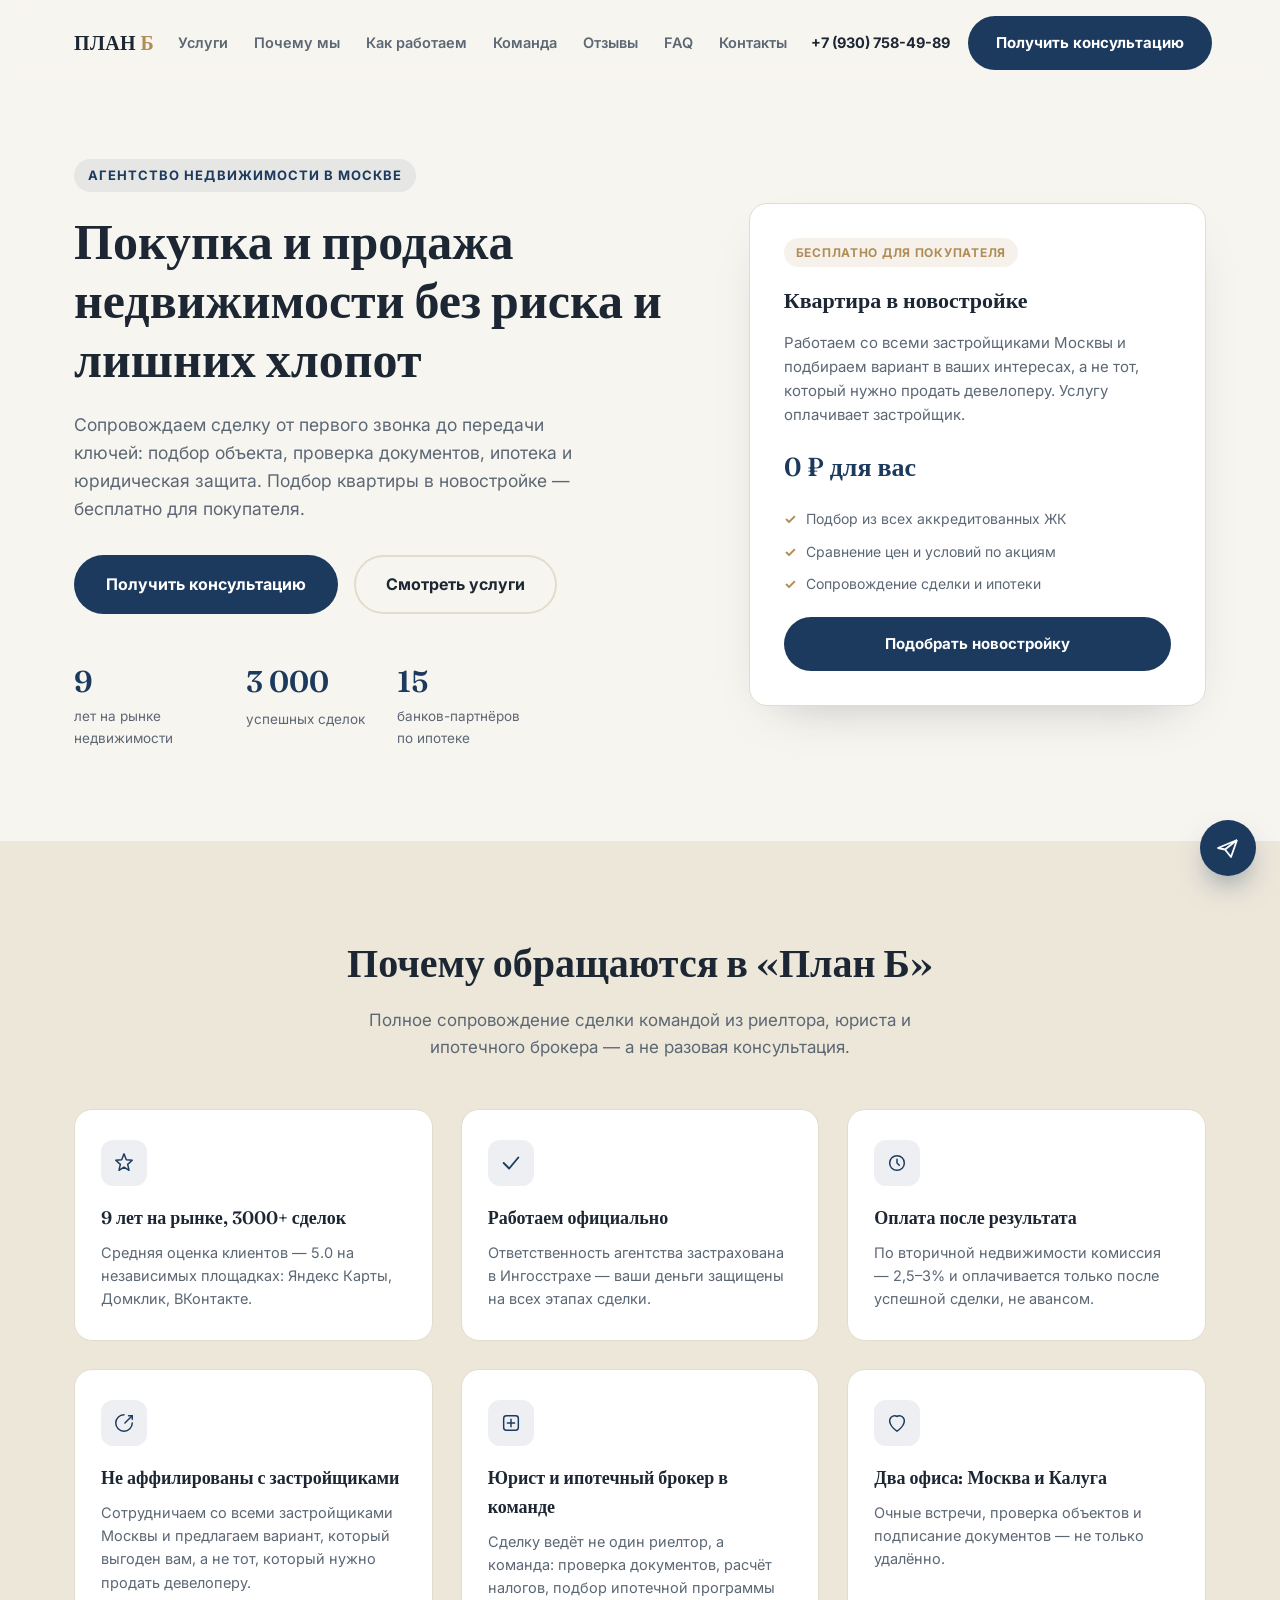
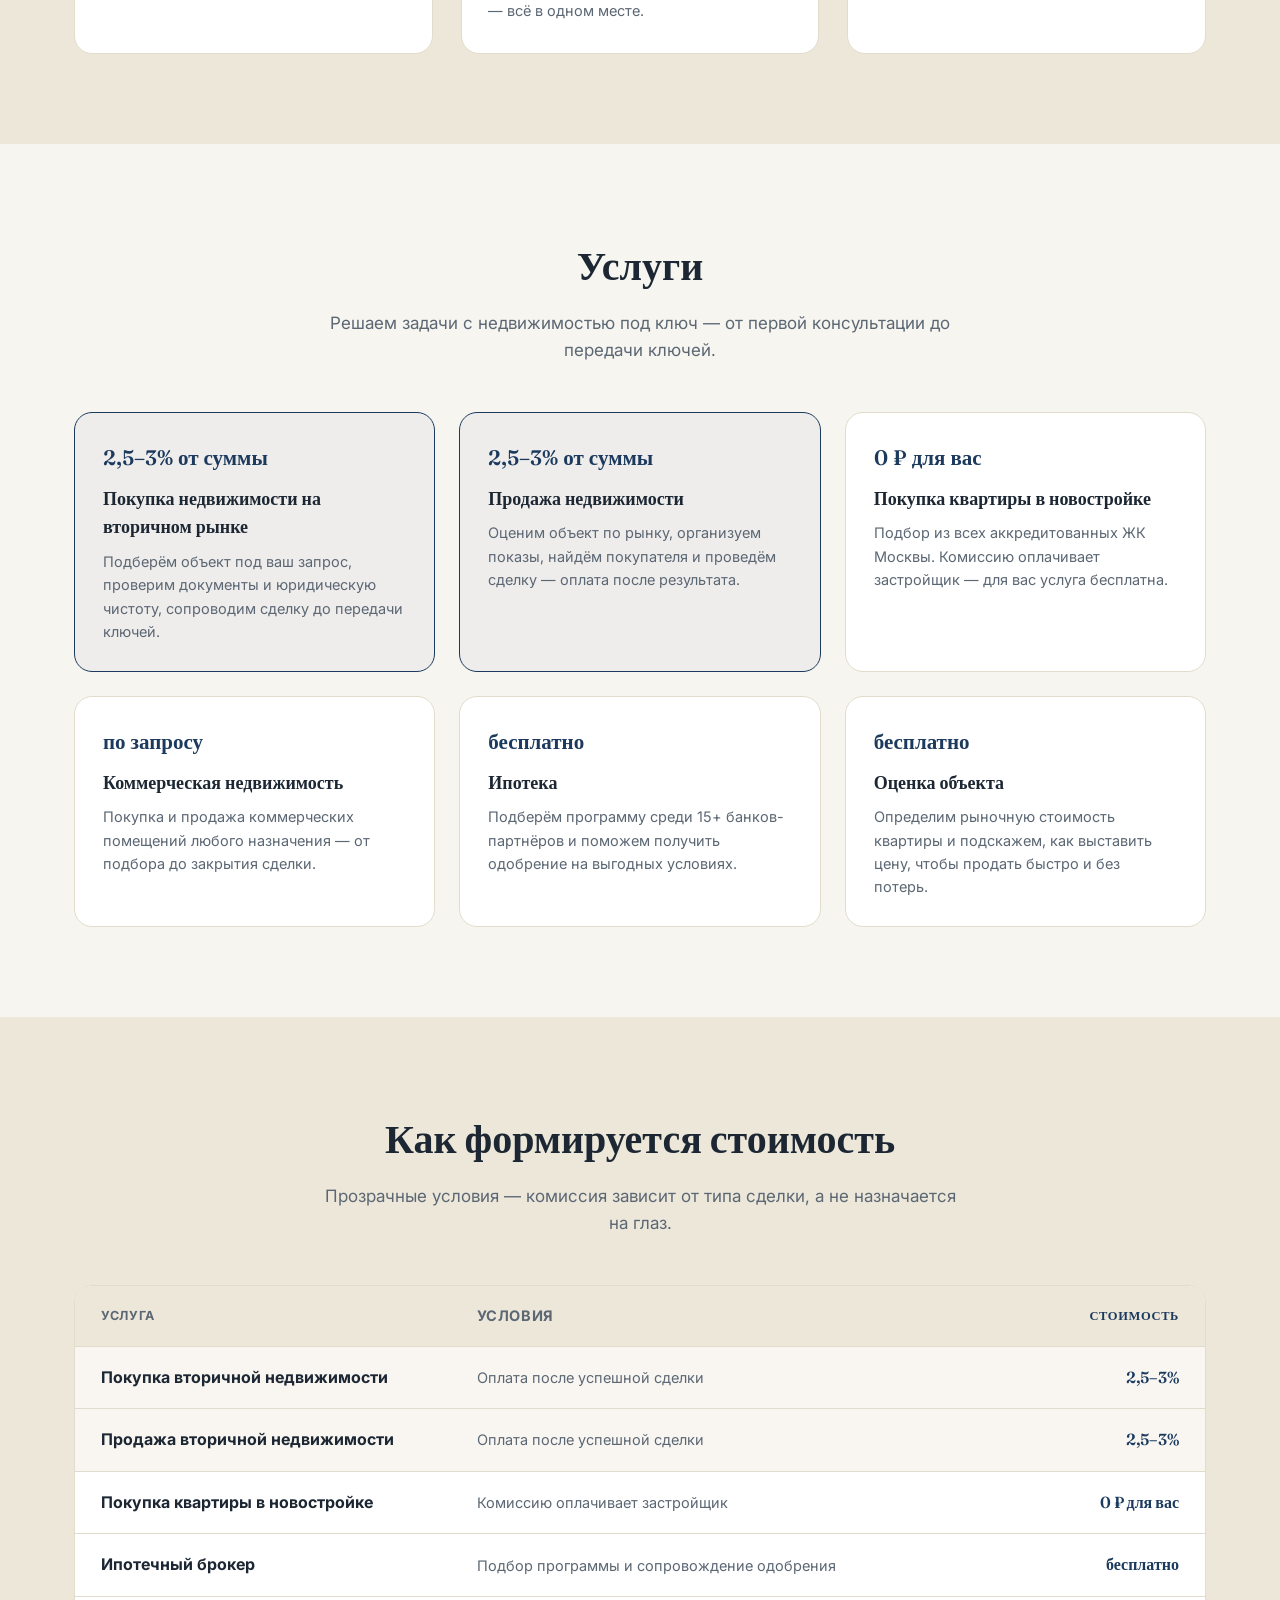
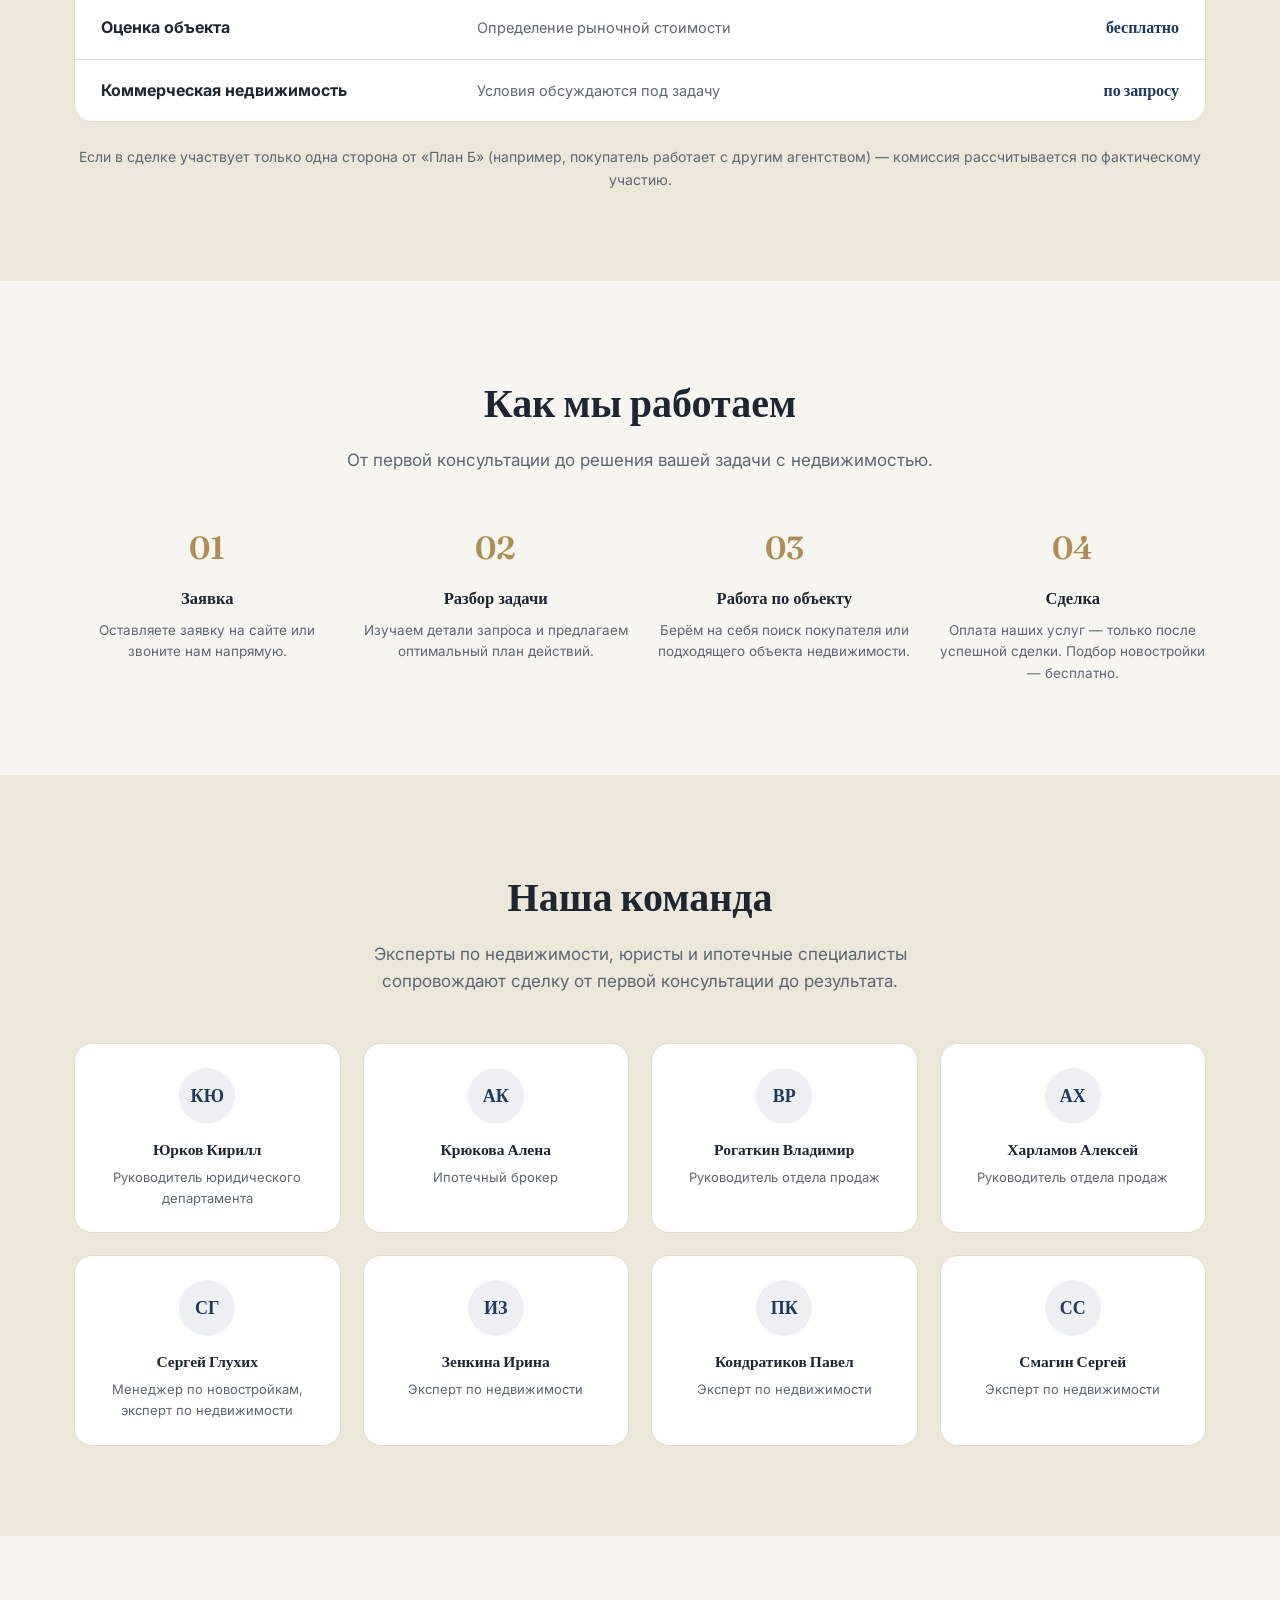
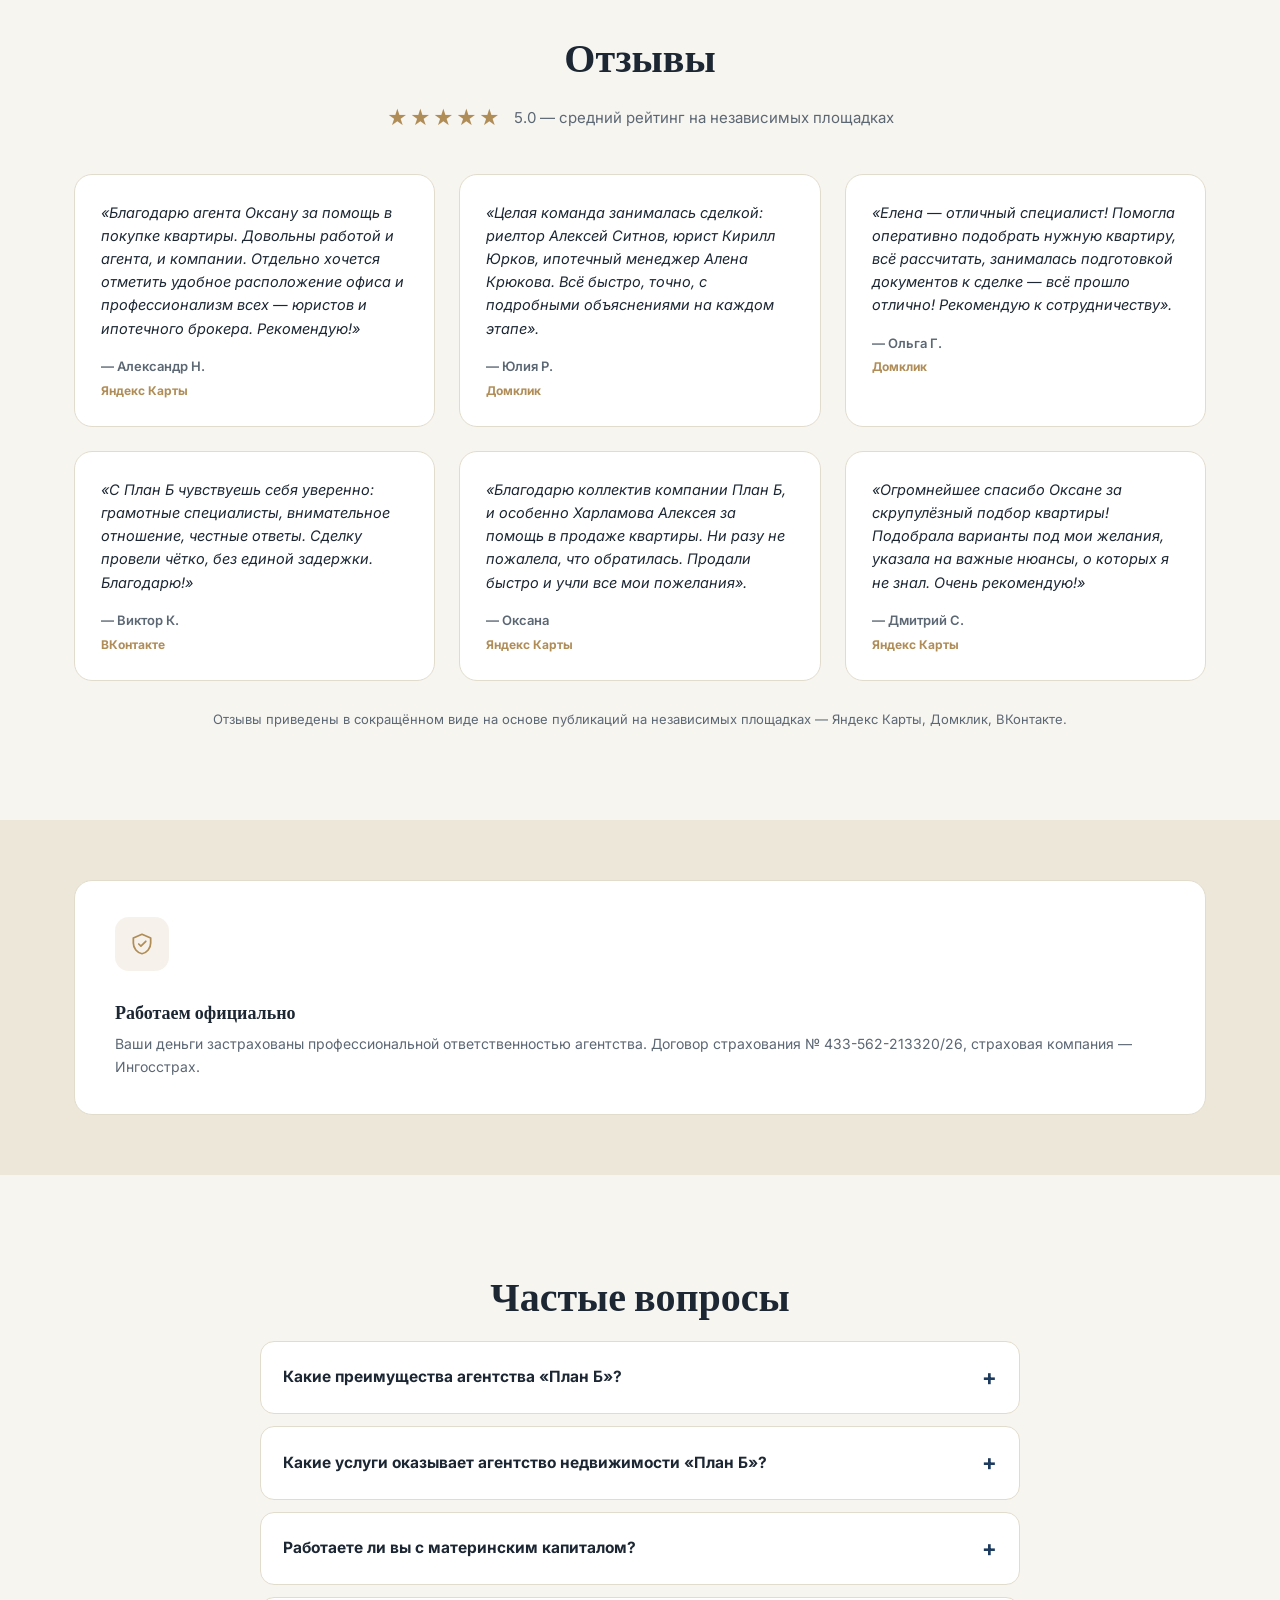
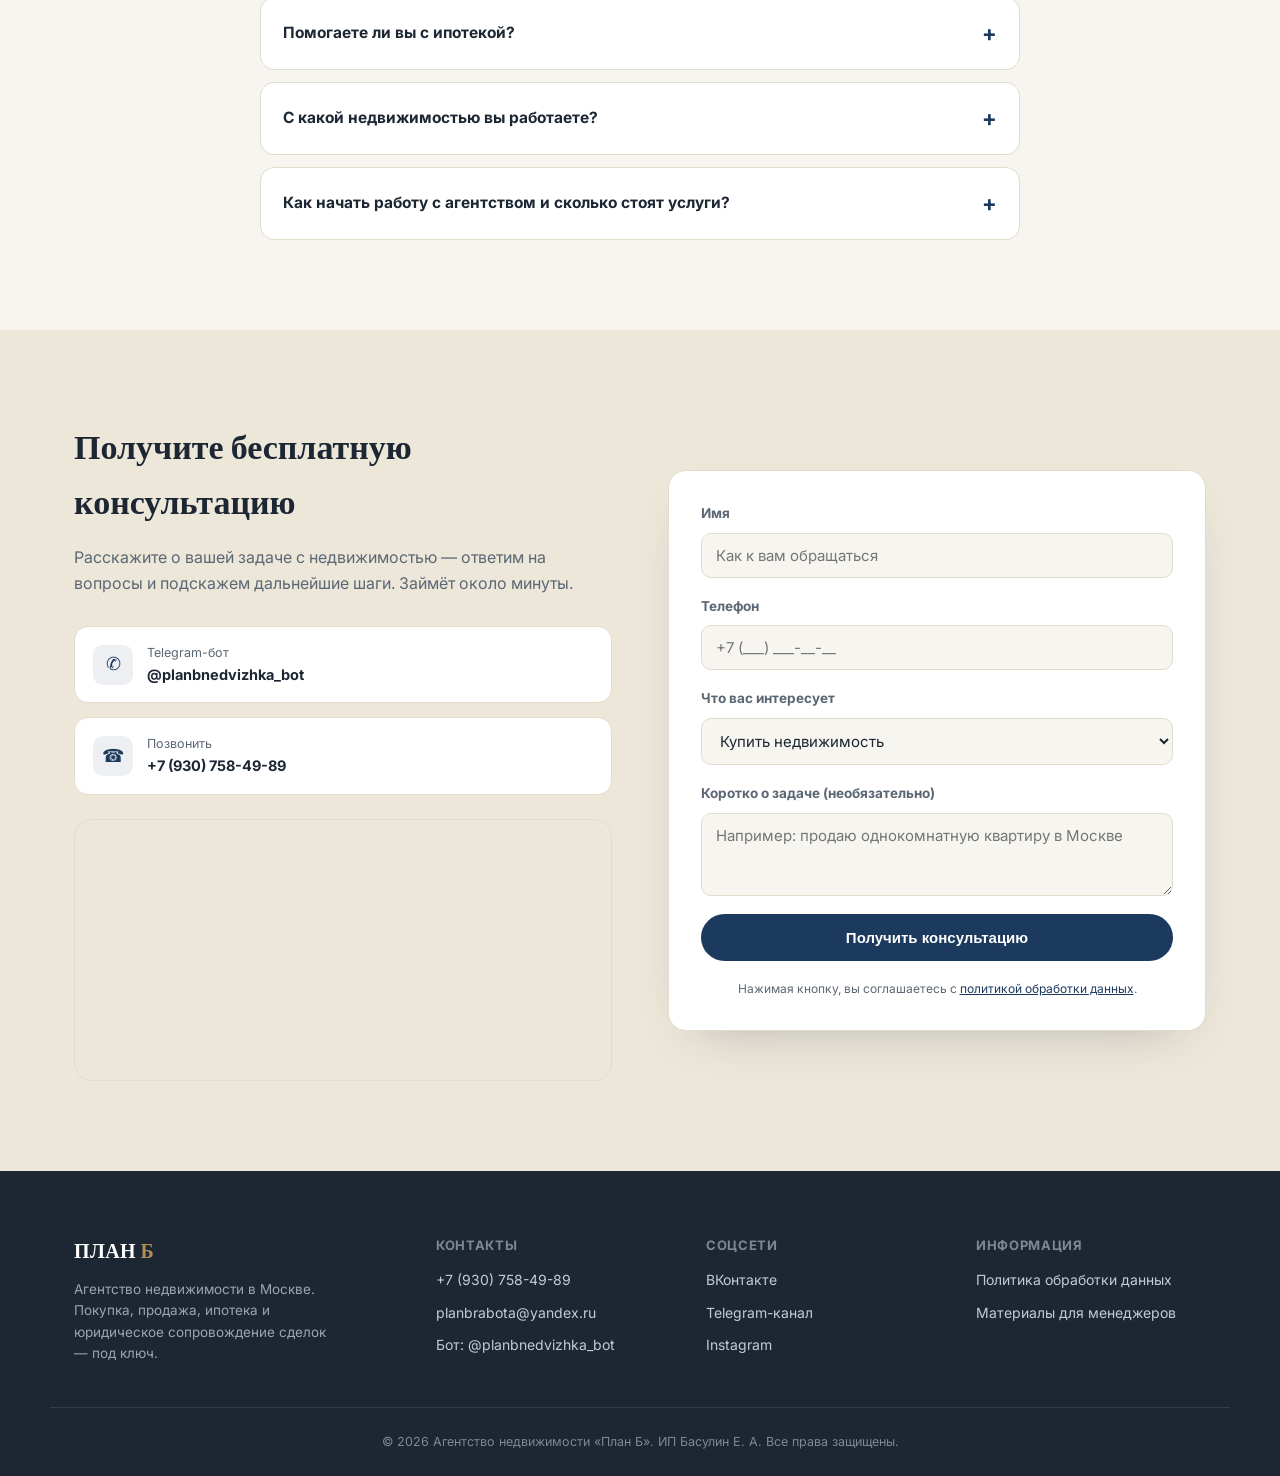
==== index.html @ 7d22c67e "init: landing for Агентство недвижимости План Б" ====
<!DOCTYPE html>
<html lang="ru">
<head>
<meta charset="UTF-8">
<meta name="viewport" content="width=device-width, initial-scale=1.0">
<title>План Б — агентство недвижимости в Москве | Купить и продать квартиру</title>
<meta name="description" content="Помогаем безопасно купить и продать недвижимость в Москве: вторичный рынок, новостройки без комиссии для покупателя, ипотека, оценка. 9 лет на рынке, 3000+ сделок.">
<link rel="preconnect" href="https://fonts.googleapis.com">
<link rel="preconnect" href="https://fonts.gstatic.com" crossorigin>
<link href="https://fonts.googleapis.com/css2?family=Fraunces:opsz,wght@9..144,500;9..144,600;9..144,700&family=Inter:wght@400;500;600;700;800&display=swap" rel="stylesheet">
<link rel="stylesheet" href="styles.css">
</head>
<body>

<header class="header" id="header">
  <div class="header__inner container">
    <a href="#top" class="logo">ПЛАН <span>Б</span></a>
    <nav class="nav" id="nav">
      <a href="#services">Услуги</a>
      <a href="#advantages">Почему мы</a>
      <a href="#process">Как работаем</a>
      <a href="#team">Команда</a>
      <a href="#reviews">Отзывы</a>
      <a href="#faq">FAQ</a>
      <a href="#contacts">Контакты</a>
    </nav>
    <div class="header__actions">
      <a href="tel:+79307584989" class="header__phone">+7 (930) 758-49-89</a>
      <a href="#form" class="btn btn--primary">Получить консультацию</a>
      <button class="burger" id="burger" aria-label="Меню"><span></span><span></span><span></span></button>
    </div>
  </div>
</header>

<main id="top">

  <!-- HERO -->
  <section class="hero">
    <div class="container hero__inner">
      <div class="hero__text">
        <span class="eyebrow">Агентство недвижимости в Москве</span>
        <h1>Покупка и продажа недвижимости без риска и лишних хлопот</h1>
        <p class="hero__lead">Сопровождаем сделку от первого звонка до передачи ключей: подбор объекта, проверка документов, ипотека и юридическая защита. Подбор квартиры в новостройке — бесплатно для покупателя.</p>
        <div class="hero__cta">
          <a href="#form" class="btn btn--primary btn--lg">Получить консультацию</a>
          <a href="#services" class="btn btn--ghost btn--lg">Смотреть услуги</a>
        </div>
        <div class="hero__stats">
          <div class="stat"><span class="stat__num" data-target="9">0</span><span class="stat__label">лет на рынке недвижимости</span></div>
          <div class="stat"><span class="stat__num" data-target="3000">0</span><span class="stat__label">успешных сделок</span></div>
          <div class="stat"><span class="stat__num" data-target="15">0</span><span class="stat__label">банков-партнёров по ипотеке</span></div>
        </div>
      </div>
      <div class="hero__card">
        <div class="hero__card-badge">Бесплатно для покупателя</div>
        <h3>Квартира в новостройке</h3>
        <p>Работаем со всеми застройщиками Москвы и подбираем вариант в ваших интересах, а не тот, который нужно продать девелоперу. Услугу оплачивает застройщик.</p>
        <div class="hero__card-price">0 ₽ для вас</div>
        <ul class="hero__card-list">
          <li>Подбор из всех аккредитованных ЖК</li>
          <li>Сравнение цен и условий по акциям</li>
          <li>Сопровождение сделки и ипотеки</li>
        </ul>
        <a href="#form" class="btn btn--primary btn--block">Подобрать новостройку</a>
      </div>
    </div>
  </section>

  <!-- ADVANTAGES -->
  <section class="adv-section" id="advantages">
    <div class="container">
      <h2 class="section-title">Почему обращаются в «План Б»</h2>
      <p class="section-lead">Полное сопровождение сделки командой из риелтора, юриста и ипотечного брокера — а не разовая консультация.</p>
      <div class="adv-grid">
        <div class="adv">
          <div class="adv__icon">
            <svg viewBox="0 0 24 24" fill="none"><path d="M12 2L14.5 8.5L21 9L16 13.5L17.5 20L12 16.5L6.5 20L8 13.5L3 9L9.5 8.5L12 2Z" stroke="currentColor" stroke-width="1.6" stroke-linejoin="round"/></svg>
          </div>
          <h3>9 лет на рынке, 3000+ сделок</h3>
          <p>Средняя оценка клиентов — 5.0 на независимых площадках: Яндекс Карты, Домклик, ВКонтакте.</p>
        </div>
        <div class="adv">
          <div class="adv__icon">
            <svg viewBox="0 0 24 24" fill="none"><path d="M4 12L10 18L20 6" stroke="currentColor" stroke-width="2" stroke-linecap="round" stroke-linejoin="round"/></svg>
          </div>
          <h3>Работаем официально</h3>
          <p>Ответственность агентства застрахована в Ингосстрахе — ваши деньги защищены на всех этапах сделки.</p>
        </div>
        <div class="adv">
          <div class="adv__icon">
            <svg viewBox="0 0 24 24" fill="none"><circle cx="12" cy="12" r="8" stroke="currentColor" stroke-width="1.6"/><path d="M12 8V12L14.5 14.5" stroke="currentColor" stroke-width="1.6" stroke-linecap="round"/></svg>
          </div>
          <h3>Оплата после результата</h3>
          <p>По вторичной недвижимости комиссия — 2,5–3% и оплачивается только после успешной сделки, не авансом.</p>
        </div>
        <div class="adv">
          <div class="adv__icon">
            <svg viewBox="0 0 24 24" fill="none"><path d="M12 3C7 3 3 7 3 12C3 17 7 21 12 21C17 21 21 17 21 12" stroke="currentColor" stroke-width="1.6" stroke-linecap="round"/><path d="M17 4L21 4L21 8" stroke="currentColor" stroke-width="1.6" stroke-linecap="round" stroke-linejoin="round"/><path d="M21 4L13 12" stroke="currentColor" stroke-width="1.6" stroke-linecap="round"/></svg>
          </div>
          <h3>Не аффилированы с застройщиками</h3>
          <p>Сотрудничаем со всеми застройщиками Москвы и предлагаем вариант, который выгоден вам, а не тот, который нужно продать девелоперу.</p>
        </div>
        <div class="adv">
          <div class="adv__icon">
            <svg viewBox="0 0 24 24" fill="none"><rect x="4" y="4" width="16" height="16" rx="3" stroke="currentColor" stroke-width="1.6"/><path d="M8 12H16M12 8V16" stroke="currentColor" stroke-width="1.6" stroke-linecap="round"/></svg>
          </div>
          <h3>Юрист и ипотечный брокер в команде</h3>
          <p>Сделку ведёт не один риелтор, а команда: проверка документов, расчёт налогов, подбор ипотечной программы — всё в одном месте.</p>
        </div>
        <div class="adv">
          <div class="adv__icon">
            <svg viewBox="0 0 24 24" fill="none"><path d="M12 21C12 21 4 15.5 4 9.5C4 6.5 6.5 4 9.5 4C11 4 12 5 12 5C12 5 13 4 14.5 4C17.5 4 20 6.5 20 9.5C20 15.5 12 21 12 21Z" stroke="currentColor" stroke-width="1.6" stroke-linejoin="round"/></svg>
          </div>
          <h3>Два офиса: Москва и Калуга</h3>
          <p>Очные встречи, проверка объектов и подписание документов — не только удалённо.</p>
        </div>
      </div>
    </div>
  </section>

  <!-- SERVICES -->
  <section class="services" id="services">
    <div class="container">
      <h2 class="section-title">Услуги</h2>
      <p class="section-lead">Решаем задачи с недвижимостью под ключ — от первой консультации до передачи ключей.</p>
      <div class="services__grid">

        <div class="service service--accent">
          <div class="service__price">2,5–3% от суммы</div>
          <h3>Покупка недвижимости на вторичном рынке</h3>
          <p>Подберём объект под ваш запрос, проверим документы и юридическую чистоту, сопроводим сделку до передачи ключей.</p>
        </div>

        <div class="service service--accent">
          <div class="service__price">2,5–3% от суммы</div>
          <h3>Продажа недвижимости</h3>
          <p>Оценим объект по рынку, организуем показы, найдём покупателя и проведём сделку — оплата после результата.</p>
        </div>

        <div class="service">
          <div class="service__price">0 ₽ для вас</div>
          <h3>Покупка квартиры в новостройке</h3>
          <p>Подбор из всех аккредитованных ЖК Москвы. Комиссию оплачивает застройщик — для вас услуга бесплатна.</p>
        </div>

        <div class="service">
          <div class="service__price">по запросу</div>
          <h3>Коммерческая недвижимость</h3>
          <p>Покупка и продажа коммерческих помещений любого назначения — от подбора до закрытия сделки.</p>
        </div>

        <div class="service">
          <div class="service__price">бесплатно</div>
          <h3>Ипотека</h3>
          <p>Подберём программу среди 15+ банков-партнёров и поможем получить одобрение на выгодных условиях.</p>
        </div>

        <div class="service">
          <div class="service__price">бесплатно</div>
          <h3>Оценка объекта</h3>
          <p>Определим рыночную стоимость квартиры и подскажем, как выставить цену, чтобы продать быстро и без потерь.</p>
        </div>

      </div>
    </div>
  </section>

  <!-- PRICE TABLE -->
  <section class="price" id="pricing">
    <div class="container">
      <h2 class="section-title">Как формируется стоимость</h2>
      <p class="section-lead">Прозрачные условия — комиссия зависит от типа сделки, а не назначается на глаз.</p>
      <div class="price__table">
        <div class="price__row price__row--head">
          <span>Услуга</span>
          <span>Условия</span>
          <span>Стоимость</span>
        </div>
        <div class="price__row price__row--accent">
          <span>Покупка вторичной недвижимости</span>
          <span>Оплата после успешной сделки</span>
          <span>2,5–3%</span>
        </div>
        <div class="price__row price__row--accent">
          <span>Продажа вторичной недвижимости</span>
          <span>Оплата после успешной сделки</span>
          <span>2,5–3%</span>
        </div>
        <div class="price__row">
          <span>Покупка квартиры в новостройке</span>
          <span>Комиссию оплачивает застройщик</span>
          <span>0 ₽ для вас</span>
        </div>
        <div class="price__row">
          <span>Ипотечный брокер</span>
          <span>Подбор программы и сопровождение одобрения</span>
          <span>бесплатно</span>
        </div>
        <div class="price__row">
          <span>Оценка объекта</span>
          <span>Определение рыночной стоимости</span>
          <span>бесплатно</span>
        </div>
        <div class="price__row">
          <span>Коммерческая недвижимость</span>
          <span>Условия обсуждаются под задачу</span>
          <span>по запросу</span>
        </div>
      </div>
      <p class="price__note">Если в сделке участвует только одна сторона от «План Б» (например, покупатель работает с другим агентством) — комиссия рассчитывается по фактическому участию.</p>
    </div>
  </section>

  <!-- PROCESS -->
  <section class="process" id="process">
    <div class="container">
      <h2 class="section-title">Как мы работаем</h2>
      <p class="section-lead">От первой консультации до решения вашей задачи с недвижимостью.</p>
      <div class="process__grid">
        <div class="step">
          <div class="step__num">01</div>
          <h3>Заявка</h3>
          <p>Оставляете заявку на сайте или звоните нам напрямую.</p>
        </div>
        <div class="step">
          <div class="step__num">02</div>
          <h3>Разбор задачи</h3>
          <p>Изучаем детали запроса и предлагаем оптимальный план действий.</p>
        </div>
        <div class="step">
          <div class="step__num">03</div>
          <h3>Работа по объекту</h3>
          <p>Берём на себя поиск покупателя или подходящего объекта недвижимости.</p>
        </div>
        <div class="step">
          <div class="step__num">04</div>
          <h3>Сделка</h3>
          <p>Оплата наших услуг — только после успешной сделки. Подбор новостройки — бесплатно.</p>
        </div>
      </div>
    </div>
  </section>

  <!-- TEAM -->
  <section class="team" id="team">
    <div class="container">
      <h2 class="section-title">Наша команда</h2>
      <p class="section-lead">Эксперты по недвижимости, юристы и ипотечные специалисты сопровождают сделку от первой консультации до результата.</p>
      <div class="team__grid">
        <div class="member">
          <div class="member__avatar">КЮ</div>
          <h3>Юрков Кирилл</h3>
          <p>Руководитель юридического департамента</p>
        </div>
        <div class="member">
          <div class="member__avatar">АК</div>
          <h3>Крюкова Алена</h3>
          <p>Ипотечный брокер</p>
        </div>
        <div class="member">
          <div class="member__avatar">ВР</div>
          <h3>Рогаткин Владимир</h3>
          <p>Руководитель отдела продаж</p>
        </div>
        <div class="member">
          <div class="member__avatar">АХ</div>
          <h3>Харламов Алексей</h3>
          <p>Руководитель отдела продаж</p>
        </div>
        <div class="member">
          <div class="member__avatar">СГ</div>
          <h3>Сергей Глухих</h3>
          <p>Менеджер по новостройкам, эксперт по недвижимости</p>
        </div>
        <div class="member">
          <div class="member__avatar">ИЗ</div>
          <h3>Зенкина Ирина</h3>
          <p>Эксперт по недвижимости</p>
        </div>
        <div class="member">
          <div class="member__avatar">ПК</div>
          <h3>Кондратиков Павел</h3>
          <p>Эксперт по недвижимости</p>
        </div>
        <div class="member">
          <div class="member__avatar">СС</div>
          <h3>Смагин Сергей</h3>
          <p>Эксперт по недвижимости</p>
        </div>
      </div>
    </div>
  </section>

  <!-- REVIEWS -->
  <section class="reviews" id="reviews">
    <div class="container">
      <h2 class="section-title">Отзывы</h2>
      <div class="reviews__rating">
        <span class="reviews__stars">★★★★★</span>
        <span>5.0 — средний рейтинг на независимых площадках</span>
      </div>
      <div class="reviews__grid">
        <div class="review">
          <p>«Благодарю агента Оксану за помощь в покупке квартиры. Довольны работой и агента, и компании. Отдельно хочется отметить удобное расположение офиса и профессионализм всех — юристов и ипотечного брокера. Рекомендую!»</p>
          <div class="review__author">— Александр Н.</div>
          <div class="review__source">Яндекс Карты</div>
        </div>
        <div class="review">
          <p>«Целая команда занималась сделкой: риелтор Алексей Ситнов, юрист Кирилл Юрков, ипотечный менеджер Алена Крюкова. Всё быстро, точно, с подробными объяснениями на каждом этапе».</p>
          <div class="review__author">— Юлия Р.</div>
          <div class="review__source">Домклик</div>
        </div>
        <div class="review">
          <p>«Елена — отличный специалист! Помогла оперативно подобрать нужную квартиру, всё рассчитать, занималась подготовкой документов к сделке — всё прошло отлично! Рекомендую к сотрудничеству».</p>
          <div class="review__author">— Ольга Г.</div>
          <div class="review__source">Домклик</div>
        </div>
        <div class="review">
          <p>«С План Б чувствуешь себя уверенно: грамотные специалисты, внимательное отношение, честные ответы. Сделку провели чётко, без единой задержки. Благодарю!»</p>
          <div class="review__author">— Виктор К.</div>
          <div class="review__source">ВКонтакте</div>
        </div>
        <div class="review">
          <p>«Благодарю коллектив компании План Б, и особенно Харламова Алексея за помощь в продаже квартиры. Ни разу не пожалела, что обратилась. Продали быстро и учли все мои пожелания».</p>
          <div class="review__author">— Оксана</div>
          <div class="review__source">Яндекс Карты</div>
        </div>
        <div class="review">
          <p>«Огромнейшее спасибо Оксане за скрупулёзный подбор квартиры! Подобрала варианты под мои желания, указала на важные нюансы, о которых я не знал. Очень рекомендую!»</p>
          <div class="review__author">— Дмитрий С.</div>
          <div class="review__source">Яндекс Карты</div>
        </div>
      </div>
      <p class="reviews__note">Отзывы приведены в сокращённом виде на основе публикаций на независимых площадках — Яндекс Карты, Домклик, ВКонтакте.</p>
    </div>
  </section>

  <!-- TRUST -->
  <section class="trust">
    <div class="container">
      <div class="trust__inner">
        <div class="trust__icon">
          <svg viewBox="0 0 24 24" fill="none"><path d="M12 3L20 6.5V11C20 16 16.5 20 12 21C7.5 20 4 16 4 11V6.5L12 3Z" stroke="currentColor" stroke-width="1.6" stroke-linejoin="round"/><path d="M9 12L11 14L15.5 9.5" stroke="currentColor" stroke-width="1.6" stroke-linecap="round" stroke-linejoin="round"/></svg>
        </div>
        <div class="trust__text">
          <h3>Работаем официально</h3>
          <p>Ваши деньги застрахованы профессиональной ответственностью агентства. Договор страхования № 433-562-213320/26, страховая компания — Ингосстрах.</p>
        </div>
      </div>
    </div>
  </section>

  <!-- FAQ -->
  <section class="faq" id="faq">
    <div class="container">
      <h2 class="section-title">Частые вопросы</h2>
      <div class="faq__list">
        <details class="faq__item">
          <summary>Какие преимущества агентства «План Б»?</summary>
          <p>9 лет на рынке, 3000+ проведённых сделок, средний рейтинг 5.0 на независимых площадках. Сделку ведёт команда — риелтор, юрист и ипотечный брокер, а не один специалист. Ответственность застрахована в Ингосстрахе.</p>
        </details>
        <details class="faq__item">
          <summary>Какие услуги оказывает агентство недвижимости «План Б»?</summary>
          <p>Покупка и продажа вторичной недвижимости, подбор квартир в новостройках, коммерческая недвижимость, ипотека, оценка объектов, аренда и страхование сделки.</p>
        </details>
        <details class="faq__item">
          <summary>Работаете ли вы с материнским капиталом?</summary>
          <p>Да, сопровождаем сделки с использованием материнского капитала — от подбора подходящего объекта до оформления документов в Пенсионном фонде.</p>
        </details>
        <details class="faq__item">
          <summary>Помогаете ли вы с ипотекой?</summary>
          <p>Да, у нас в команде ипотечный брокер и 15+ банков-партнёров. Подберём программу под вашу ситуацию и поможем получить одобрение на выгодных условиях — бесплатно.</p>
        </details>
        <details class="faq__item">
          <summary>С какой недвижимостью вы работаете?</summary>
          <p>С жилой недвижимостью на вторичном рынке и в новостройках, а также с коммерческими помещениями любого назначения — покупка, продажа и аренда.</p>
        </details>
        <details class="faq__item">
          <summary>Как начать работу с агентством и сколько стоят услуги?</summary>
          <p>Оставьте заявку на сайте или позвоните — обсудим задачу и предложим план действий. По вторичному рынку комиссия 2,5–3% оплачивается после сделки, подбор новостройки для покупателя — бесплатно.</p>
        </details>
      </div>
    </div>
  </section>

  <!-- FORM -->
  <section class="form-section" id="form">
    <div class="container form-section__inner">
      <div class="form-section__text">
        <h2>Получите бесплатную консультацию</h2>
        <p>Расскажите о вашей задаче с недвижимостью — ответим на вопросы и подскажем дальнейшие шаги. Займёт около минуты.</p>
        <div class="form-section__contact">
          <a href="https://t.me/planbnedvizhka_bot" target="_blank" rel="noopener" class="contact-card">
            <span class="contact-card__icon">✆</span>
            <div>
              <div class="contact-card__label">Telegram-бот</div>
              <div class="contact-card__value">@planbnedvizhka_bot</div>
            </div>
          </a>
          <a href="tel:+79307584989" class="contact-card">
            <span class="contact-card__icon">☎</span>
            <div>
              <div class="contact-card__label">Позвонить</div>
              <div class="contact-card__value">+7 (930) 758-49-89</div>
            </div>
          </a>
        </div>
        <div class="map-wrap">
          <iframe src="https://yandex.ru/map-widget/v1/?ll=37.605,55.775&z=15&pt=37.605,55.775,pm2rdm" loading="lazy" allowfullscreen></iframe>
        </div>
      </div>
      <form class="form" id="leadForm">
        <input type="text" name="_gotcha" style="display:none" tabindex="-1" autocomplete="off">
        <label>
          <span>Имя</span>
          <input type="text" name="name" placeholder="Как к вам обращаться" required>
        </label>
        <label>
          <span>Телефон</span>
          <input type="tel" name="phone" placeholder="+7 (___) ___-__-__" required>
        </label>
        <label>
          <span>Что вас интересует</span>
          <select name="topic">
            <option>Купить недвижимость</option>
            <option>Продать недвижимость</option>
            <option>Купить квартиру в новостройке</option>
            <option>Ипотека</option>
            <option>Оценка объекта</option>
            <option>Коммерческая недвижимость</option>
            <option>Другое</option>
          </select>
        </label>
        <label>
          <span>Коротко о задаче (необязательно)</span>
          <textarea name="comment" rows="3" placeholder="Например: продаю однокомнатную квартиру в Москве"></textarea>
        </label>
        <button type="submit" class="btn btn--primary btn--block">Получить консультацию</button>
        <p class="form__note">Нажимая кнопку, вы соглашаетесь с <a href="privacy.html">политикой обработки данных</a>.</p>
      </form>
    </div>
  </section>

</main>

<footer class="footer" id="contacts">
  <div class="container footer__inner">
    <div class="footer__brand">
      <div class="logo">ПЛАН <span>Б</span></div>
      <p>Агентство недвижимости в Москве. Покупка, продажа, ипотека и юридическое сопровождение сделок — под ключ.</p>
    </div>
    <div class="footer__col">
      <h4>Контакты</h4>
      <a href="tel:+79307584989">+7 (930) 758-49-89</a>
      <a href="mailto:planbrabota@yandex.ru">planbrabota@yandex.ru</a>
      <a href="https://t.me/planbnedvizhka_bot" target="_blank" rel="noopener">Бот: @planbnedvizhka_bot</a>
    </div>
    <div class="footer__col">
      <h4>Соцсети</h4>
      <a href="https://vk.ru/club221254517" target="_blank" rel="noopener">ВКонтакте</a>
      <a href="https://t.me/estplanbmsc" target="_blank" rel="noopener">Telegram-канал</a>
      <a href="https://www.instagram.com/estplanb" target="_blank" rel="noopener">Instagram</a>
    </div>
    <div class="footer__col">
      <h4>Информация</h4>
      <a href="privacy.html">Политика обработки данных</a>
      <a href="materials.html">Материалы для менеджеров</a>
    </div>
  </div>
  <div class="container footer__bottom">
    <span>© <span id="year"></span> Агентство недвижимости «План Б». ИП Басулин Е. А. Все права защищены.</span>
  </div>
</footer>

<a href="https://t.me/planbnedvizhka_bot" target="_blank" rel="noopener" class="fab" aria-label="Написать в Telegram">
  <svg viewBox="0 0 24 24" fill="none"><path d="M21 4L2 12L9 13.5M21 4L15 21L9 13.5M21 4L9 13.5" stroke="currentColor" stroke-width="1.8" stroke-linejoin="round"/></svg>
</a>

<script src="script.js"></script>
</body>
</html>
---- styles.css ----
:root {
  --bg: #f7f5f0;
  --bg-alt: #edE7da;
  --surface: #ffffff;
  --ink: #1c2733;
  --ink-soft: #5c6774;
  --accent: #1c3a5e;
  --accent-dark: #12293f;
  --gold: #b08d57;
  --border: #e2dccc;
  --radius: 18px;
  --shadow: 0 20px 50px -30px rgba(28, 39, 51, 0.35);
  --font-head: 'Fraunces', serif;
  --font-body: 'Inter', sans-serif;
}

* { box-sizing: border-box; margin: 0; padding: 0; }

html { scroll-behavior: smooth; }

body {
  font-family: var(--font-body);
  background: var(--bg);
  color: var(--ink);
  line-height: 1.6;
  -webkit-font-smoothing: antialiased;
}

.container {
  max-width: 1180px;
  margin: 0 auto;
  padding: 0 24px;
}

img { max-width: 100%; display: block; }

a { color: inherit; text-decoration: none; }

h1, h2, h3 { font-family: var(--font-head); font-weight: 600; color: var(--ink); }

.section-title {
  font-size: clamp(28px, 3.6vw, 40px);
  text-align: center;
  margin-bottom: 12px;
}

.section-lead {
  text-align: center;
  max-width: 640px;
  margin: 0 auto 48px;
  color: var(--ink-soft);
  font-size: 17px;
}

.eyebrow {
  display: inline-block;
  font-size: 13px;
  letter-spacing: 0.08em;
  text-transform: uppercase;
  color: var(--accent);
  font-weight: 700;
  background: rgba(28, 58, 94, 0.08);
  padding: 6px 14px;
  border-radius: 100px;
  margin-bottom: 20px;
}

/* BUTTONS */
.btn {
  display: inline-flex;
  align-items: center;
  justify-content: center;
  gap: 8px;
  padding: 13px 26px;
  border-radius: 100px;
  font-weight: 700;
  font-size: 15px;
  border: 2px solid transparent;
  cursor: pointer;
  transition: transform 0.15s ease, box-shadow 0.15s ease, background 0.15s ease, color 0.15s ease;
  white-space: nowrap;
}
.btn--primary { background: var(--accent); color: #fff; }
.btn--primary:hover { background: var(--accent-dark); transform: translateY(-1px); box-shadow: 0 12px 24px -12px rgba(28,58,94,0.55); }
.btn--ghost { background: transparent; border-color: var(--border); color: var(--ink); }
.btn--ghost:hover { border-color: var(--accent); color: var(--accent); }
.btn--lg { padding: 15px 30px; font-size: 16px; }
.btn--block { width: 100%; }
.btn[disabled] { opacity: 0.7; cursor: not-allowed; transform: none; }

/* HEADER */
.header {
  position: sticky;
  top: 0;
  z-index: 100;
  background: rgba(247, 245, 240, 0.88);
  backdrop-filter: blur(10px);
  border-bottom: 1px solid transparent;
  transition: border-color 0.2s ease, box-shadow 0.2s ease;
}
.header.scrolled { border-color: var(--border); box-shadow: 0 6px 20px -18px rgba(0,0,0,0.3); }
.header__inner {
  display: flex;
  align-items: center;
  justify-content: space-between;
  gap: 24px;
  min-width: 0;
  padding-top: 16px;
  padding-bottom: 16px;
}
.logo {
  flex-shrink: 0;
  font-family: var(--font-head);
  font-weight: 600;
  font-size: 20px;
  letter-spacing: 0.02em;
  color: var(--ink);
}
.logo span { color: var(--gold); }
.nav { display: flex; align-items: center; gap: 26px; }
.nav a {
  white-space: nowrap;
  font-size: 14.5px;
  font-weight: 600;
  color: var(--ink-soft);
  transition: color 0.15s ease;
}
.nav a:hover { color: var(--accent); }
.header__actions { display: flex; align-items: center; gap: 18px; flex-shrink: 0; }
.header__phone {
  font-weight: 700;
  font-size: 14.5px;
  color: var(--ink);
  white-space: nowrap;
}
.burger { display: none; flex-direction: column; gap: 5px; background: none; border: none; cursor: pointer; padding: 6px; }
.burger span { width: 22px; height: 2px; background: var(--ink); transition: transform 0.2s ease, opacity 0.2s ease; }
.burger.is-open span:nth-child(1) { transform: translateY(7px) rotate(45deg); }
.burger.is-open span:nth-child(2) { opacity: 0; }
.burger.is-open span:nth-child(3) { transform: translateY(-7px) rotate(-45deg); }

/* HERO */
.hero { padding: 72px 0 90px; overflow: hidden; }
.hero__inner {
  display: grid;
  grid-template-columns: 1.15fr 0.85fr;
  gap: 56px;
  align-items: center;
}
.hero h1 {
  font-size: clamp(32px, 4.4vw, 50px);
  line-height: 1.18;
  margin-bottom: 22px;
}
.hero__lead { font-size: 17.5px; color: var(--ink-soft); max-width: 520px; margin-bottom: 32px; }
.hero__cta { display: flex; gap: 16px; flex-wrap: wrap; margin-bottom: 44px; }
.hero__stats { display: flex; gap: 32px; flex-wrap: wrap; }
.stat__num { display: block; font-family: var(--font-head); font-size: 30px; font-weight: 600; color: var(--accent); }
.stat__label { font-size: 13.5px; color: var(--ink-soft); max-width: 140px; display: inline-block; }

.hero__card {
  background: var(--surface);
  border: 1px solid var(--border);
  border-radius: var(--radius);
  padding: 34px;
  box-shadow: var(--shadow);
  position: relative;
}
.hero__card-badge {
  display: inline-block;
  font-size: 12px;
  font-weight: 700;
  text-transform: uppercase;
  letter-spacing: 0.06em;
  color: var(--gold);
  background: rgba(176, 141, 87, 0.12);
  padding: 5px 12px;
  border-radius: 100px;
  margin-bottom: 16px;
}
.hero__card h3 { font-size: 22px; margin-bottom: 12px; }
.hero__card p { color: var(--ink-soft); font-size: 15px; margin-bottom: 20px; }
.hero__card-price { font-family: var(--font-head); font-size: 26px; font-weight: 600; color: var(--accent); margin-bottom: 20px; }
.hero__card-list { list-style: none; margin-bottom: 22px; display: flex; flex-direction: column; gap: 10px; }
.hero__card-list li { font-size: 14px; color: var(--ink-soft); padding-left: 22px; position: relative; }
.hero__card-list li::before { content: '✓'; position: absolute; left: 0; color: var(--gold); font-weight: 700; }

/* ADVANTAGES */
.adv-section { padding: 90px 0; background: var(--bg-alt); }
.adv-grid { display: grid; grid-template-columns: repeat(3, 1fr); gap: 28px; }
.adv {
  background: var(--surface);
  border-radius: var(--radius);
  padding: 30px 26px;
  border: 1px solid var(--border);
}
.adv__icon {
  width: 46px; height: 46px;
  border-radius: 12px;
  background: rgba(28, 58, 94, 0.08);
  color: var(--accent);
  display: flex; align-items: center; justify-content: center;
  margin-bottom: 18px;
}
.adv__icon svg { width: 22px; height: 22px; }
.adv h3 { font-size: 18px; margin-bottom: 8px; }
.adv p { font-size: 14.5px; color: var(--ink-soft); }

/* SERVICES */
.services { padding: 90px 0; }
.services__grid { display: grid; grid-template-columns: repeat(3, 1fr); gap: 24px; }
.service {
  background: var(--surface);
  border: 1px solid var(--border);
  border-radius: var(--radius);
  padding: 28px;
}
.service--accent { border-color: var(--accent); background: rgba(28, 58, 94, 0.04); }
.service__price { font-family: var(--font-head); font-weight: 600; font-size: 21px; color: var(--accent); margin-bottom: 10px; }
.service h3 { font-size: 18px; margin-bottom: 8px; }
.service p { font-size: 14.5px; color: var(--ink-soft); }

/* PRICE TABLE */
.price { padding: 90px 0; background: var(--bg-alt); }
.price__table {
  background: var(--surface);
  border: 1px solid var(--border);
  border-radius: var(--radius);
  overflow: hidden;
}
.price__row {
  display: grid;
  grid-template-columns: 1.1fr 1.4fr 0.7fr;
  gap: 16px;
  padding: 18px 26px;
  border-bottom: 1px solid var(--border);
  align-items: center;
}
.price__row:last-child { border-bottom: none; }
.price__row--head {
  background: var(--bg-alt);
  font-size: 12.5px;
  text-transform: uppercase;
  letter-spacing: 0.05em;
  color: var(--ink-soft);
  font-weight: 700;
}
.price__row:not(.price__row--head) span:first-child { font-weight: 700; }
.price__row span:nth-child(2) { color: var(--ink-soft); font-size: 14.5px; }
.price__row span:last-child { font-family: var(--font-head); font-weight: 600; color: var(--accent); text-align: right; }
.price__row--accent { background: rgba(176, 141, 87, 0.08); }
.price__note { text-align: center; margin-top: 24px; color: var(--ink-soft); font-size: 14px; }

/* PROCESS */
.process { padding: 90px 0; }
.process__grid { display: grid; grid-template-columns: repeat(4, 1fr); gap: 22px; }
.step { text-align: center; }
.step__num {
  font-family: var(--font-head);
  font-size: 32px;
  font-weight: 600;
  color: var(--gold);
  margin-bottom: 12px;
}
.step h3 { font-size: 16.5px; margin-bottom: 8px; }
.step p { font-size: 13.5px; color: var(--ink-soft); }

/* TEAM */
.team { padding: 90px 0; background: var(--bg-alt); }
.team__grid { display: grid; grid-template-columns: repeat(4, 1fr); gap: 22px; }
.member {
  background: var(--surface);
  border: 1px solid var(--border);
  border-radius: var(--radius);
  padding: 24px 22px;
  text-align: center;
}
.member__avatar {
  width: 56px; height: 56px;
  border-radius: 50%;
  background: rgba(28, 58, 94, 0.08);
  color: var(--accent);
  display: flex; align-items: center; justify-content: center;
  font-family: var(--font-head);
  font-weight: 600;
  font-size: 18px;
  margin: 0 auto 14px;
}
.member h3 { font-size: 15.5px; margin-bottom: 4px; }
.member p { font-size: 13px; color: var(--ink-soft); }

/* REVIEWS */
.reviews { padding: 90px 0; }
.reviews__rating {
  display: flex;
  align-items: center;
  justify-content: center;
  gap: 12px;
  margin-bottom: 40px;
  font-size: 15px;
  color: var(--ink-soft);
}
.reviews__stars { color: var(--gold); font-size: 20px; letter-spacing: 2px; }
.reviews__grid { display: grid; grid-template-columns: repeat(3, 1fr); gap: 24px; }
.review {
  background: var(--surface);
  border: 1px solid var(--border);
  border-radius: var(--radius);
  padding: 26px;
}
.review p { font-size: 14.5px; color: var(--ink); margin-bottom: 16px; font-style: italic; }
.review__author { font-size: 13px; color: var(--ink-soft); font-weight: 600; }
.review__source { font-size: 12px; color: var(--gold); font-weight: 700; margin-top: 4px; }
.reviews__note { text-align: center; margin-top: 28px; font-size: 13px; color: var(--ink-soft); }

/* TRUST */
.trust { padding: 60px 0; background: var(--bg-alt); }
.trust__inner {
  background: var(--surface);
  border: 1px solid var(--border);
  border-radius: var(--radius);
  padding: 36px 40px;
  display: flex;
  align-items: center;
  gap: 28px;
  flex-wrap: wrap;
}
.trust__icon {
  width: 54px; height: 54px;
  border-radius: 14px;
  background: rgba(176, 141, 87, 0.12);
  color: var(--gold);
  display: flex; align-items: center; justify-content: center;
  flex-shrink: 0;
}
.trust__icon svg { width: 26px; height: 26px; }
.trust__text h3 { font-size: 18px; margin-bottom: 6px; }
.trust__text p { font-size: 14px; color: var(--ink-soft); }

/* FAQ */
.faq { padding: 90px 0; }
.faq__list { max-width: 760px; margin: 0 auto; display: flex; flex-direction: column; gap: 12px; }
.faq__item {
  background: var(--surface);
  border: 1px solid var(--border);
  border-radius: 14px;
  padding: 18px 22px;
}
.faq__item summary {
  cursor: pointer;
  font-weight: 700;
  font-size: 15.5px;
  list-style: none;
  display: flex;
  justify-content: space-between;
  align-items: center;
}
.faq__item summary::-webkit-details-marker { display: none; }
.faq__item summary::after { content: '+'; font-size: 22px; color: var(--accent); margin-left: 12px; }
.faq__item[open] summary::after { content: '−'; }
.faq__item p { margin-top: 14px; color: var(--ink-soft); font-size: 14.5px; }

/* FORM */
.form-section { padding: 90px 0; background: var(--bg-alt); }
.form-section__inner { display: grid; grid-template-columns: 1fr 1fr; gap: 56px; align-items: center; }
.form-section__text h2 { font-size: clamp(26px, 3vw, 34px); margin-bottom: 16px; }
.form-section__text p { color: var(--ink-soft); margin-bottom: 30px; }
.form-section__contact { display: flex; flex-direction: column; gap: 14px; }
.contact-card {
  display: flex; align-items: center; gap: 14px;
  background: var(--surface);
  border: 1px solid var(--border);
  border-radius: 14px;
  padding: 16px 18px;
  transition: border-color 0.15s ease;
}
.contact-card:hover { border-color: var(--accent); }
.contact-card__icon {
  width: 40px; height: 40px;
  border-radius: 10px;
  background: rgba(28, 58, 94, 0.08);
  color: var(--accent);
  display: flex; align-items: center; justify-content: center;
  font-size: 18px;
  flex-shrink: 0;
}
.contact-card__label { font-size: 12.5px; color: var(--ink-soft); }
.contact-card__value { font-weight: 700; font-size: 14.5px; }

.form {
  background: var(--surface);
  border: 1px solid var(--border);
  border-radius: var(--radius);
  padding: 32px;
  display: flex;
  flex-direction: column;
  gap: 18px;
  box-shadow: var(--shadow);
}
.form label { display: flex; flex-direction: column; gap: 8px; font-size: 13.5px; font-weight: 700; color: var(--ink-soft); }
.form input, .form select, .form textarea {
  font-family: var(--font-body);
  font-size: 15px;
  padding: 12px 14px;
  border: 1px solid var(--border);
  border-radius: 10px;
  background: var(--bg);
  color: var(--ink);
  outline: none;
  transition: border-color 0.15s ease;
}
.form input:focus, .form select:focus, .form textarea:focus { border-color: var(--accent); }
.form textarea { resize: vertical; }
.form__note { font-size: 12px; color: var(--ink-soft); text-align: center; }
.form__note a { color: var(--accent); text-decoration: underline; }

/* MAP */
.map-wrap { margin-top: 24px; border-radius: var(--radius); overflow: hidden; border: 1px solid var(--border); }
.map-wrap iframe { width: 100%; height: 260px; border: 0; display: block; }

/* FOOTER */
.footer { background: #1c2733; color: #e4e8ee; padding: 64px 0 24px; }
.footer__inner {
  display: grid;
  grid-template-columns: 1.4fr 1fr 1fr 1fr;
  gap: 40px;
  padding-bottom: 40px;
  border-bottom: 1px solid rgba(255,255,255,0.1);
}
.footer .logo { color: #fff; margin-bottom: 12px; }
.footer .logo span { color: var(--gold); }
.footer__brand p { font-size: 13.5px; color: rgba(228,232,238,0.65); max-width: 260px; }
.footer__col h4 { font-family: var(--font-body); font-size: 13px; text-transform: uppercase; letter-spacing: 0.05em; color: rgba(228,232,238,0.5); margin-bottom: 14px; }
.footer__col a { display: block; font-size: 14px; color: rgba(228,232,238,0.85); margin-bottom: 10px; }
.footer__col a:hover { color: var(--gold); }
.footer__bottom { padding-top: 24px; font-size: 12.5px; color: rgba(228,232,238,0.5); text-align: center; }

/* FAB */
.fab {
  position: fixed;
  bottom: 24px;
  right: 24px;
  width: 56px; height: 56px;
  border-radius: 50%;
  background: var(--accent);
  color: #fff;
  display: flex; align-items: center; justify-content: center;
  box-shadow: 0 14px 30px -10px rgba(28,58,94,0.6);
  z-index: 90;
  transition: transform 0.15s ease;
}
.fab:hover { transform: scale(1.06); }
.fab svg { width: 24px; height: 24px; }

/* REVEAL ANIMATION */
.reveal { opacity: 0; transform: translateY(18px); transition: opacity 0.6s ease, transform 0.6s ease; }
.reveal.is-visible { opacity: 1; transform: translateY(0); }

/* RESPONSIVE */
@media (max-width: 1180px) {
  .nav { gap: 18px; }
  .nav a { font-size: 14px; }
}

@media (max-width: 1100px) {
  .nav { display: none; }
  .burger { display: flex; }
  .nav.is-open {
    display: flex;
    flex-direction: column;
    position: absolute;
    top: 100%;
    left: 0; right: 0;
    background: var(--surface);
    border-bottom: 1px solid var(--border);
    padding: 20px 24px;
    gap: 16px;
  }
  .adv-grid, .services__grid, .reviews__grid { grid-template-columns: repeat(2, 1fr); }
  .process__grid { grid-template-columns: repeat(2, 1fr); gap: 30px 16px; }
  .team__grid { grid-template-columns: repeat(3, 1fr); }
  .footer__inner { grid-template-columns: 1fr 1fr; }
}

@media (max-width: 900px) {
  .hero__inner { grid-template-columns: 1fr; }
  .hero__card { order: -1; }
  .form-section__inner { grid-template-columns: 1fr; }
  .adv-grid, .services__grid, .reviews__grid { grid-template-columns: 1fr 1fr; }
  .team__grid { grid-template-columns: repeat(2, 1fr); }
  .price__row { grid-template-columns: 1fr; gap: 4px; }
  .price__row span:last-child { text-align: left; }
  .price__row--head { display: none; }
  .trust__inner { flex-direction: column; text-align: center; }
}

@media (max-width: 640px) {
  .adv-grid, .services__grid, .reviews__grid, .process__grid, .team__grid { grid-template-columns: 1fr; }
  .hero__stats { gap: 24px; }
  .footer__inner { grid-template-columns: 1fr; }
}

@media (max-width: 560px) {
  .header__phone { display: none; }
}

@media (max-width: 380px) {
  .logo span { display: none; }
}
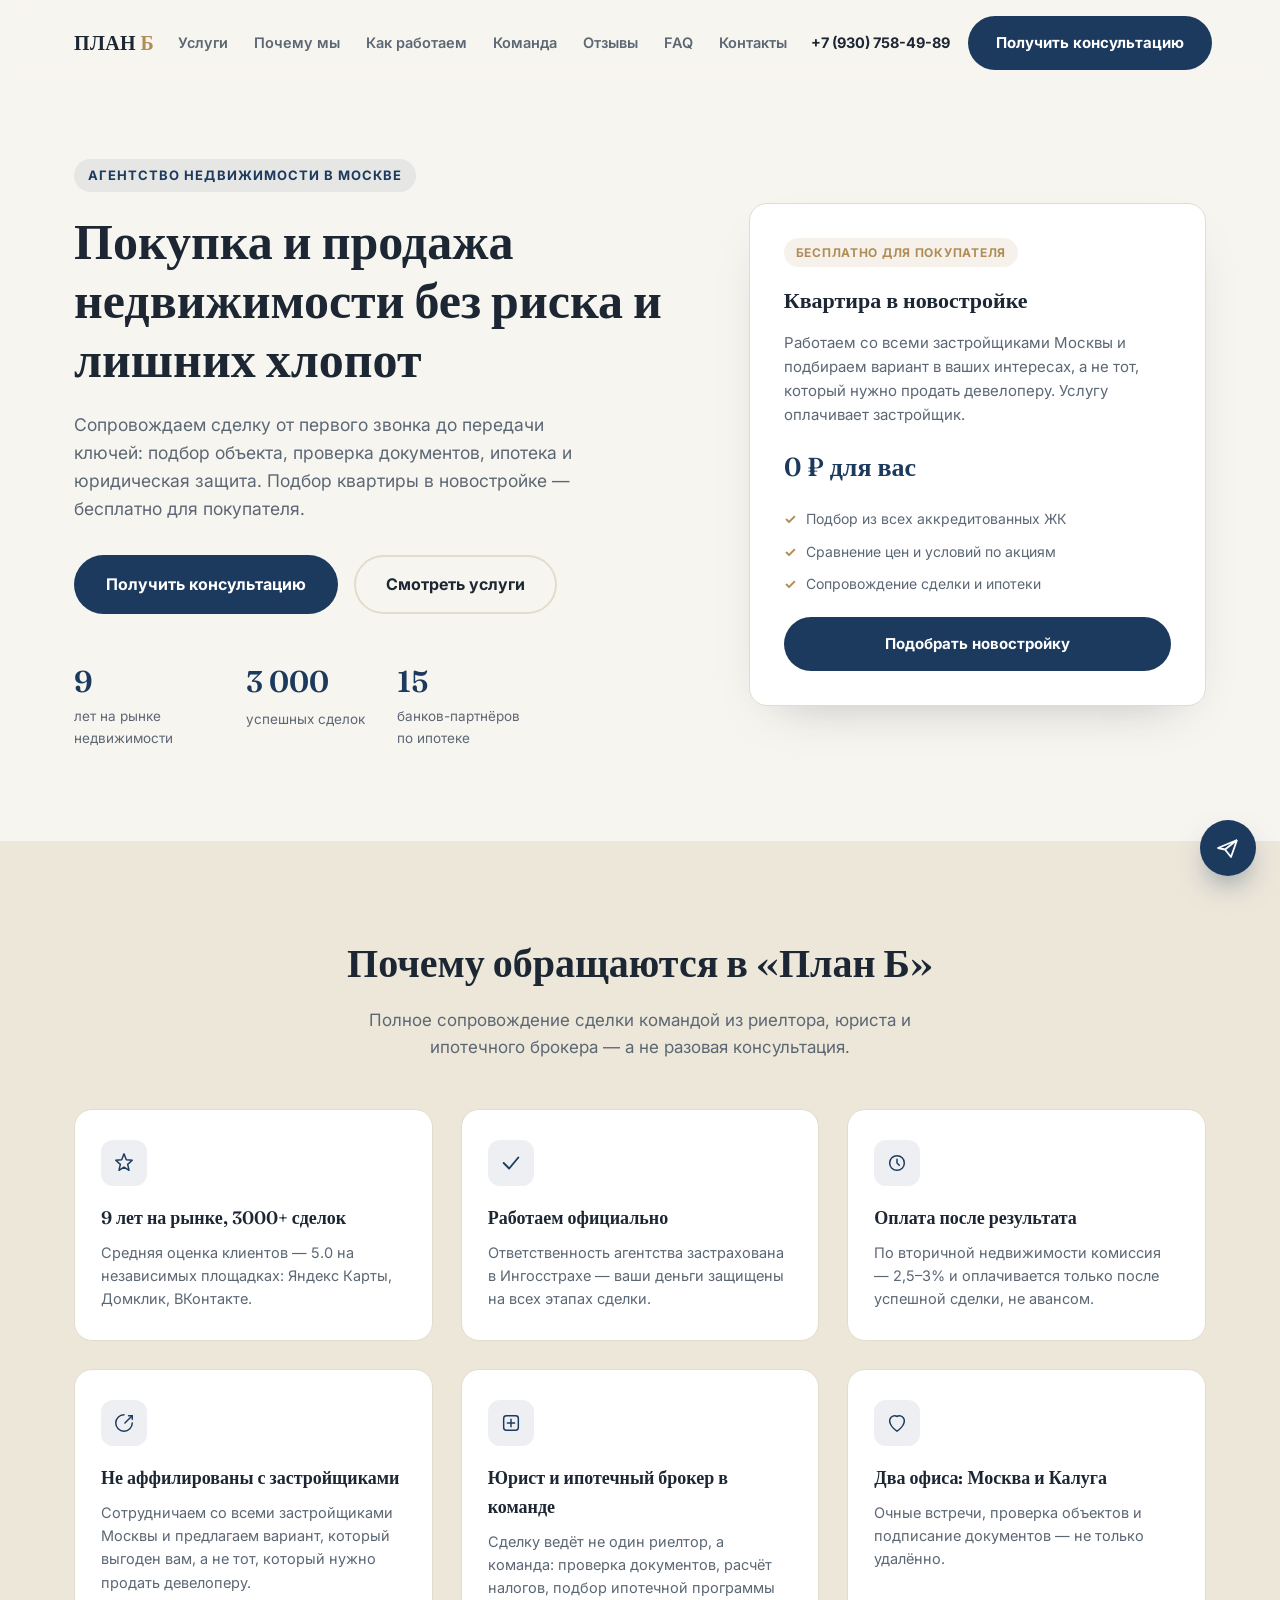
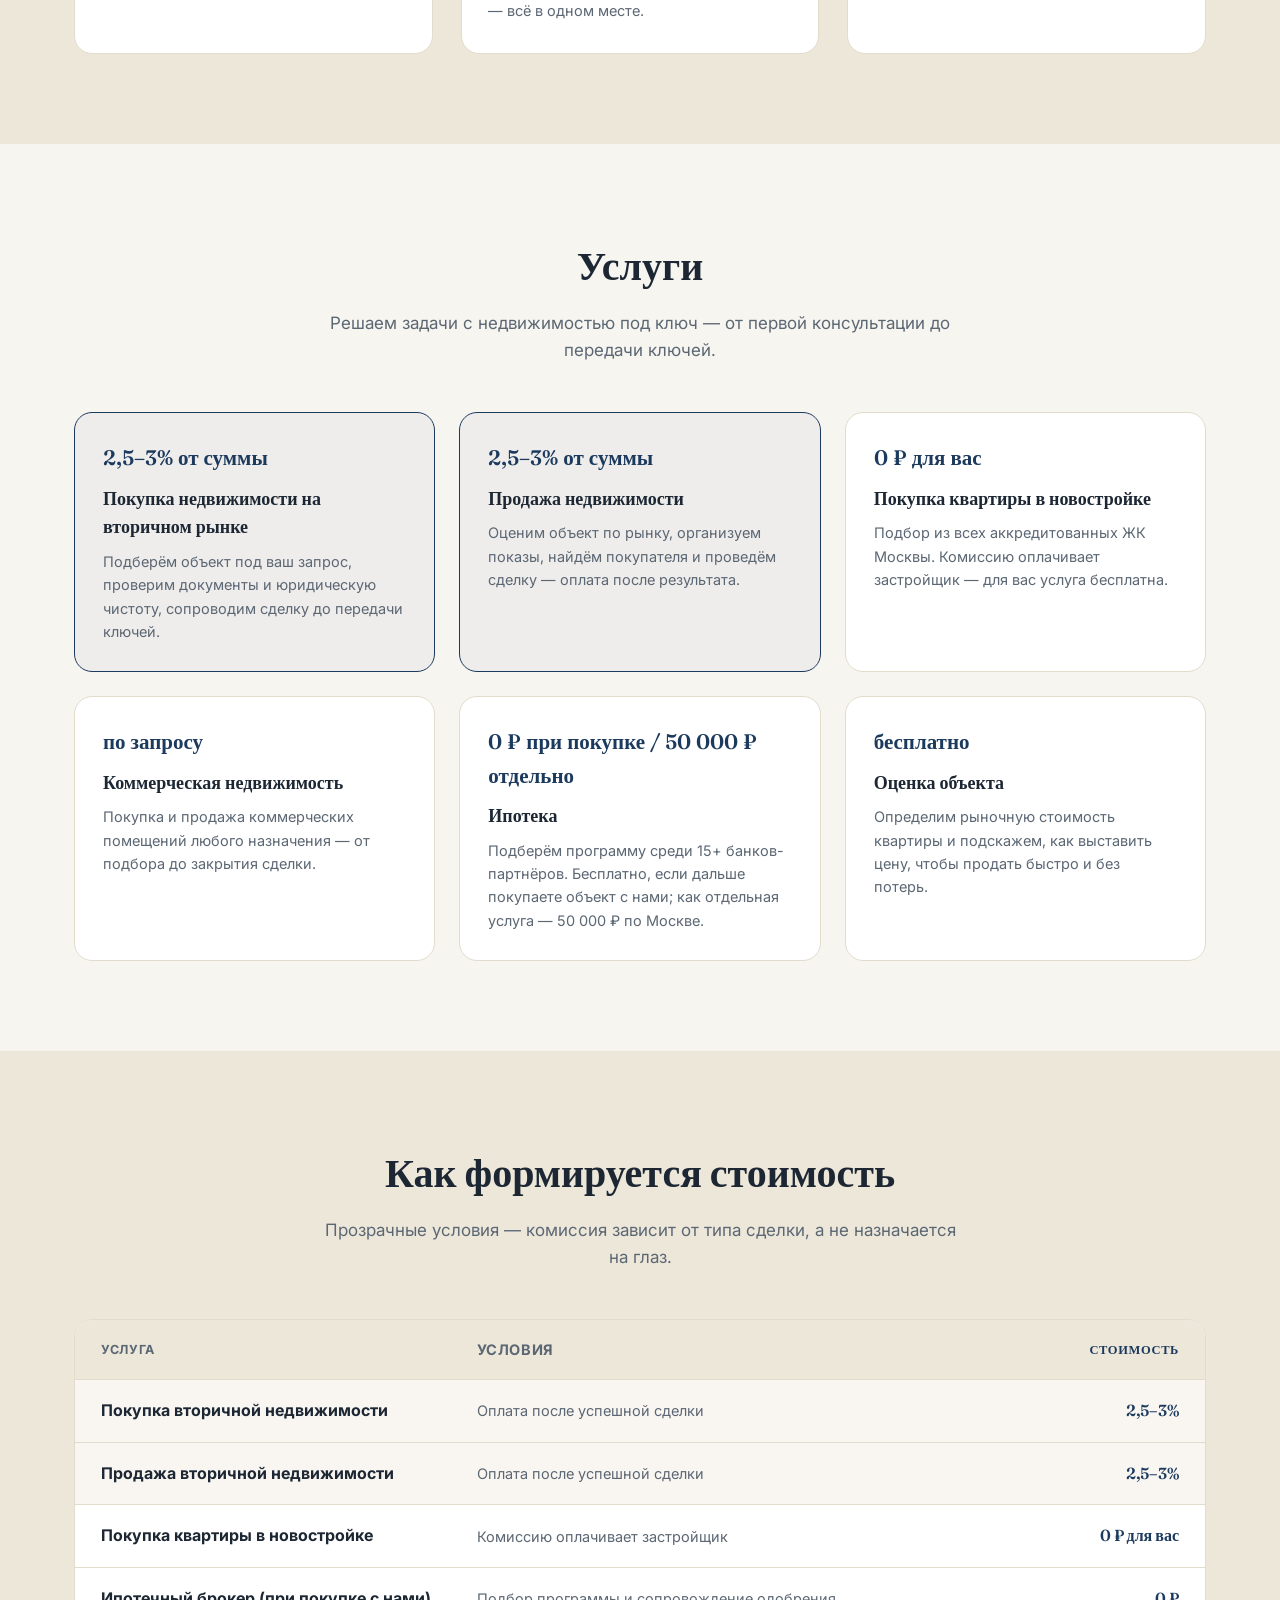
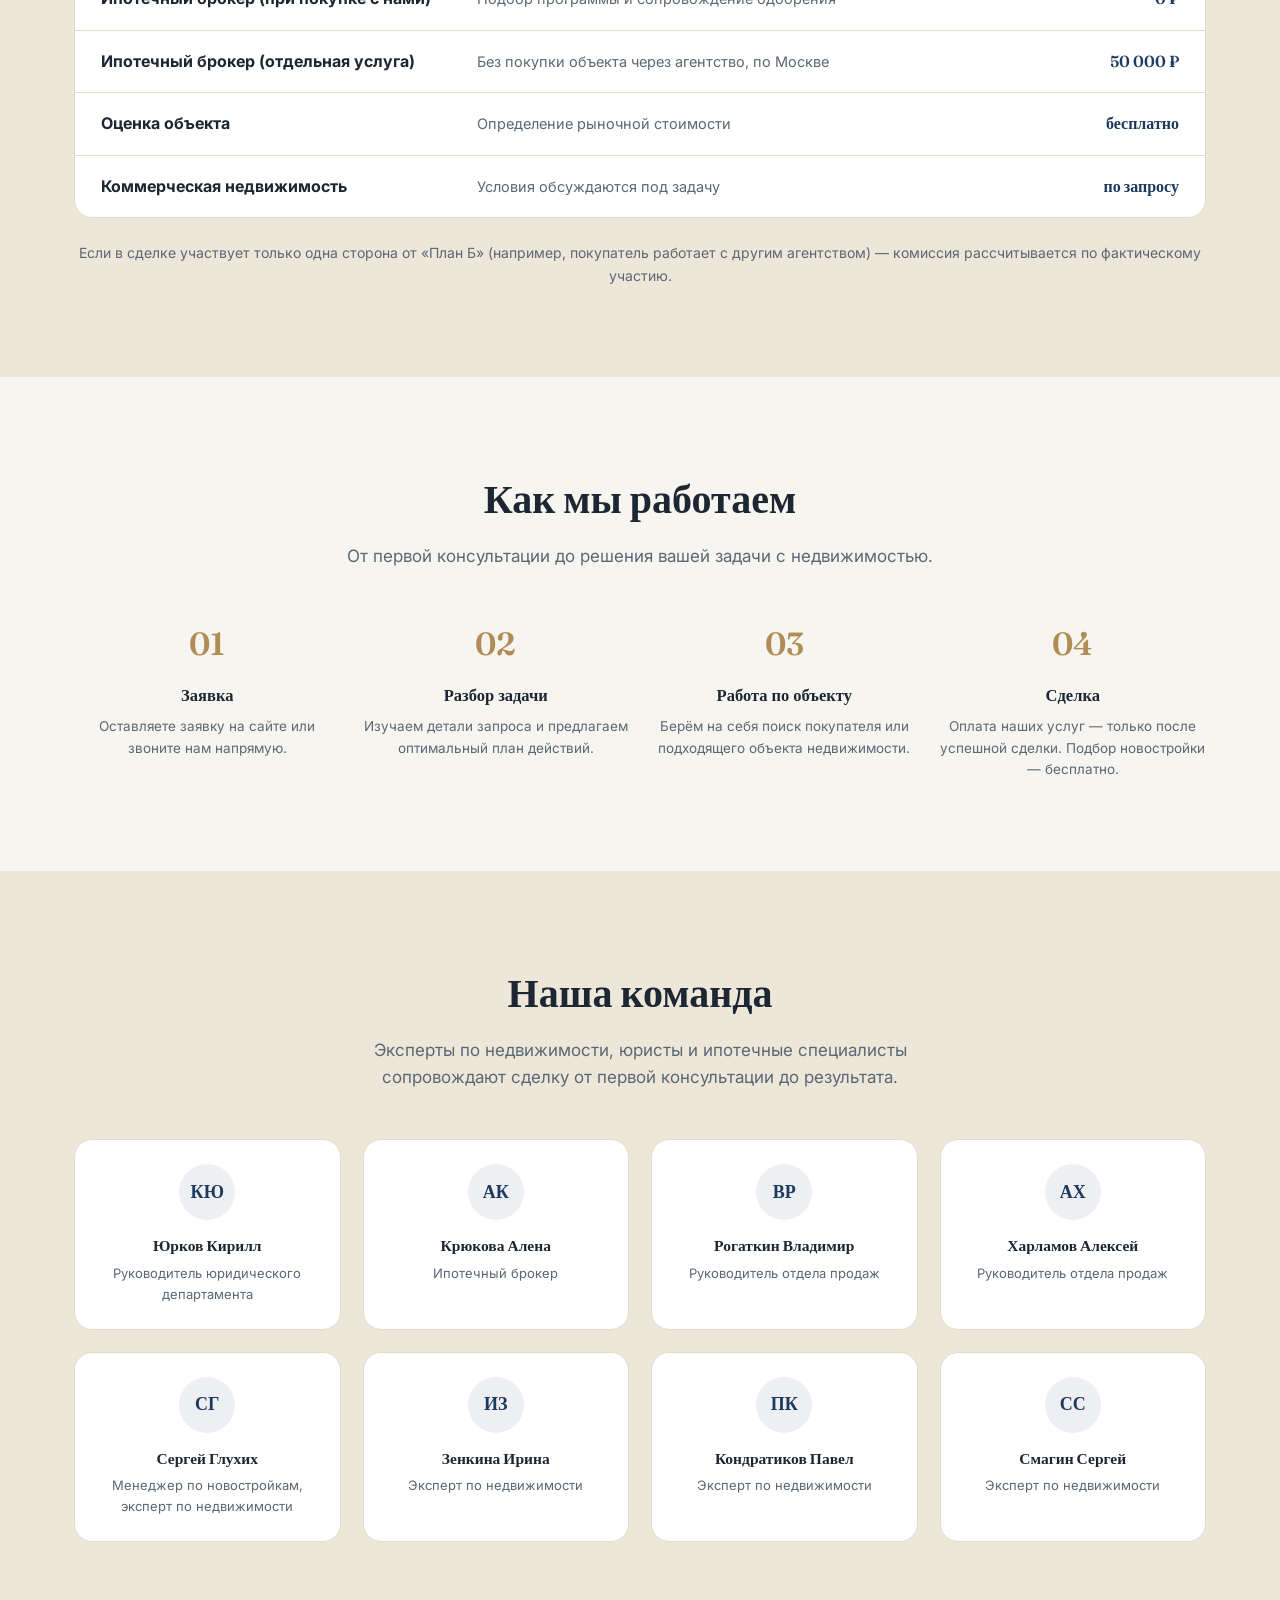
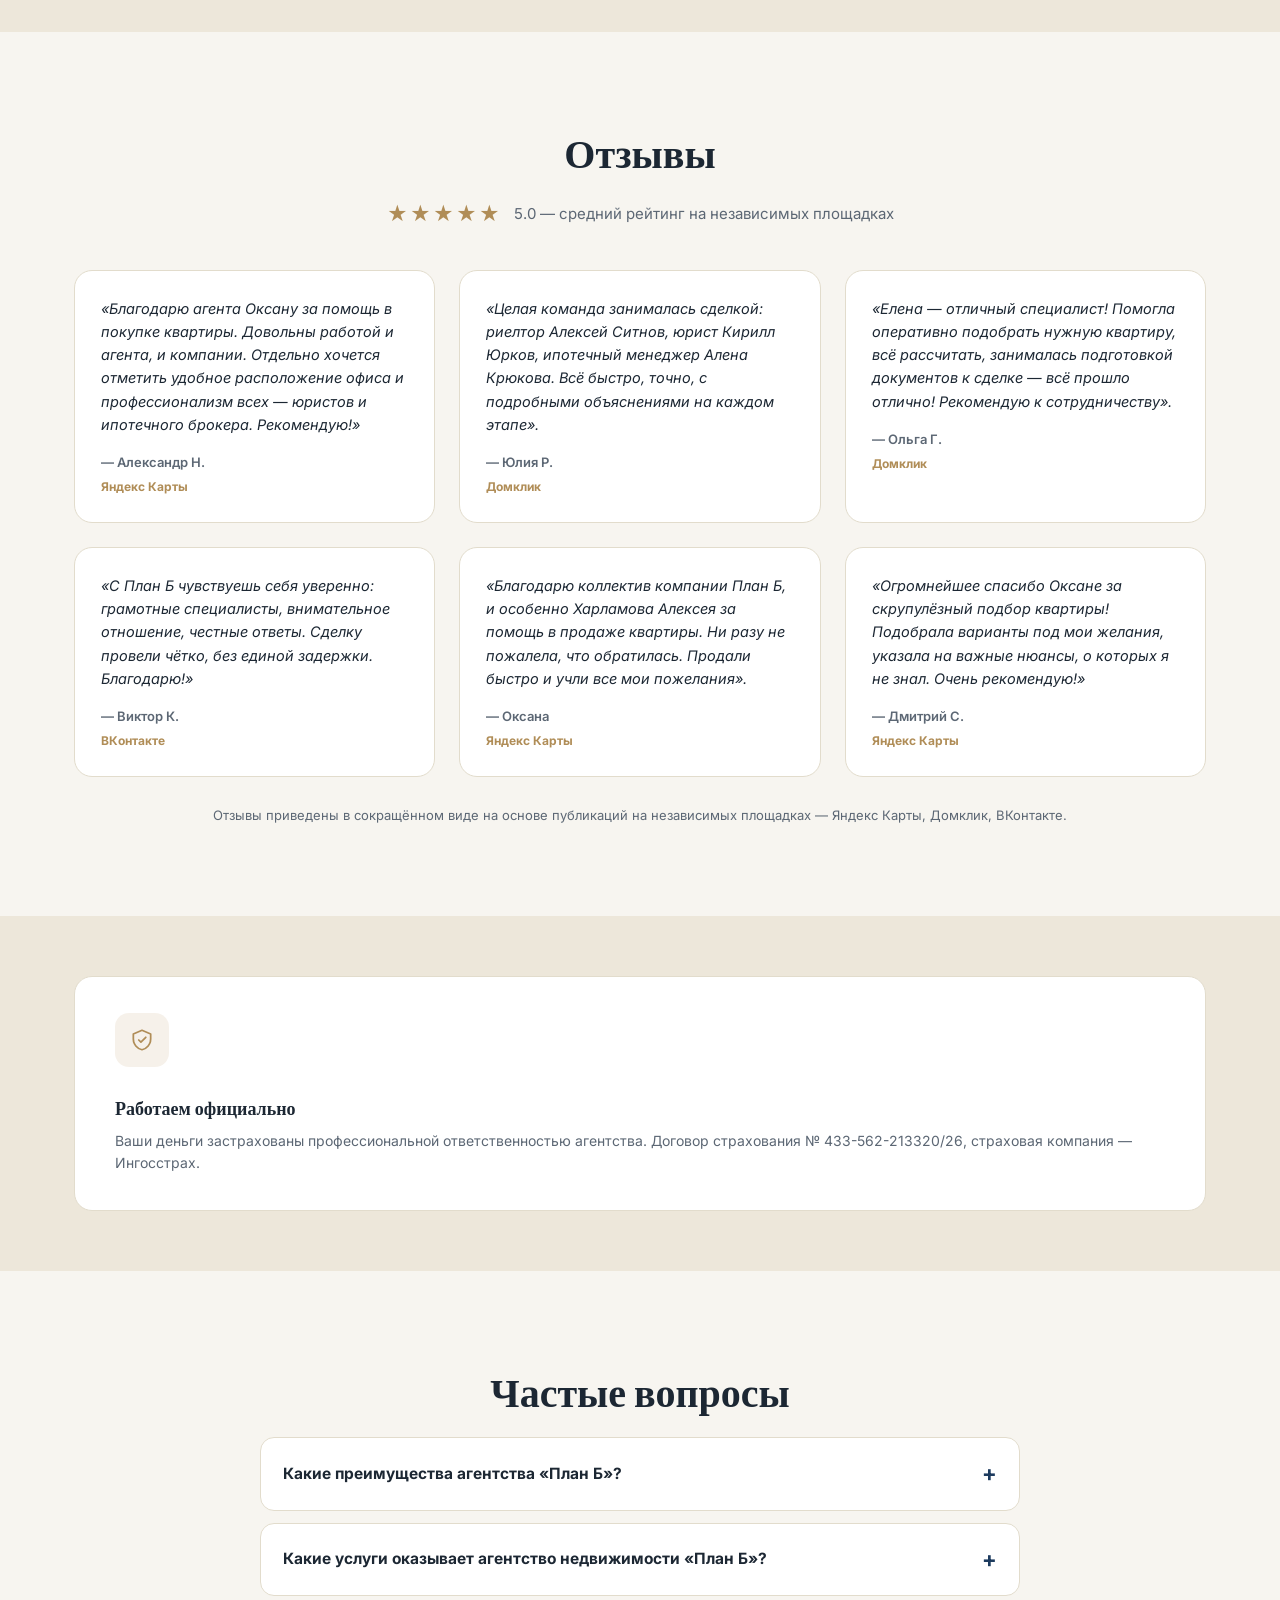
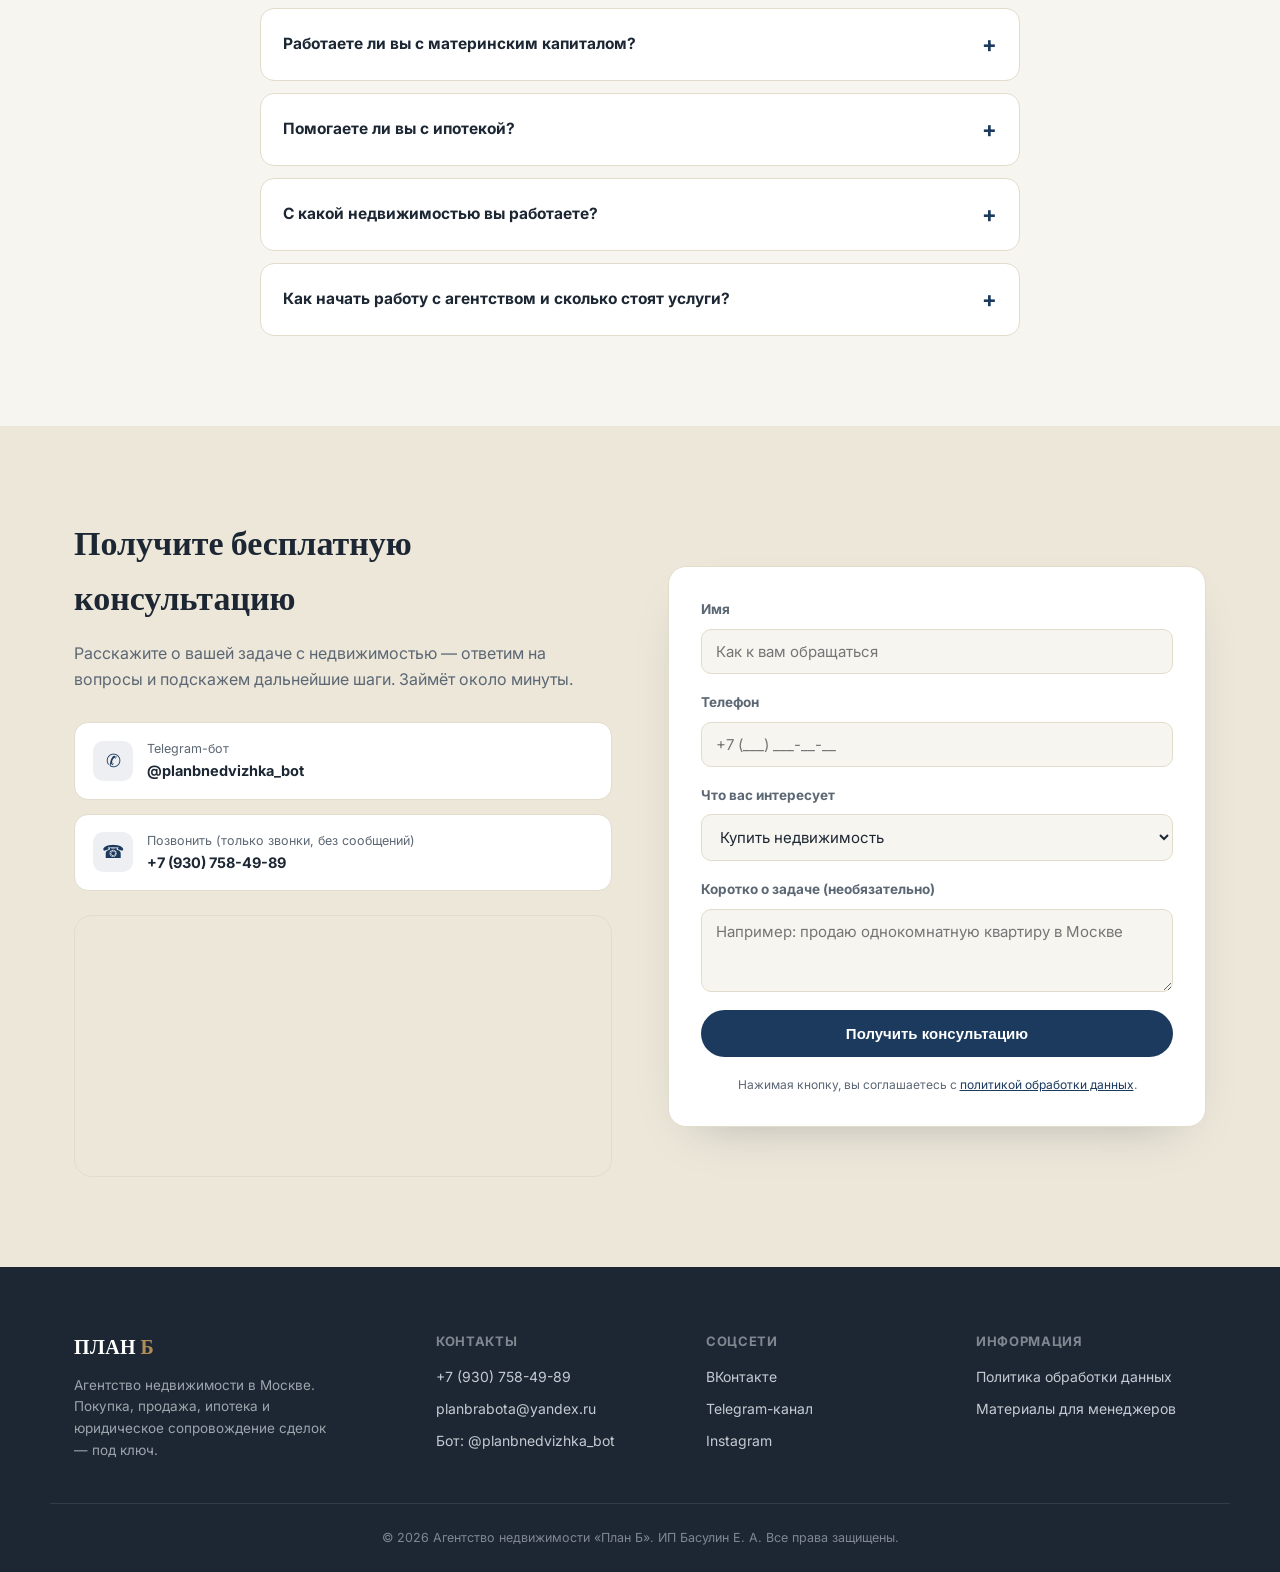
==== commit 4f90de32: "fix: уточнить условия по ипотеке (бесплатно при покупке / 50000р отдельно), пометить телефон только " ====
--- a/index.html
+++ b/index.html
@@ -150,9 +150,9 @@
         </div>
 
         <div class="service">
-          <div class="service__price">бесплатно</div>
+          <div class="service__price">0 ₽ при покупке / 50 000 ₽ отдельно</div>
           <h3>Ипотека</h3>
-          <p>Подберём программу среди 15+ банков-партнёров и поможем получить одобрение на выгодных условиях.</p>
+          <p>Подберём программу среди 15+ банков-партнёров. Бесплатно, если дальше покупаете объект с нами; как отдельная услуга — 50 000 ₽ по Москве.</p>
         </div>
 
         <div class="service">
@@ -192,9 +192,14 @@
           <span>0 ₽ для вас</span>
         </div>
         <div class="price__row">
-          <span>Ипотечный брокер</span>
+          <span>Ипотечный брокер (при покупке с нами)</span>
           <span>Подбор программы и сопровождение одобрения</span>
-          <span>бесплатно</span>
+          <span>0 ₽</span>
+        </div>
+        <div class="price__row">
+          <span>Ипотечный брокер (отдельная услуга)</span>
+          <span>Без покупки объекта через агентство, по Москве</span>
+          <span>50 000 ₽</span>
         </div>
         <div class="price__row">
           <span>Оценка объекта</span>
@@ -369,7 +374,7 @@
         </details>
         <details class="faq__item">
           <summary>Помогаете ли вы с ипотекой?</summary>
-          <p>Да, у нас в команде ипотечный брокер и 15+ банков-партнёров. Подберём программу под вашу ситуацию и поможем получить одобрение на выгодных условиях — бесплатно.</p>
+          <p>Да, у нас в команде ипотечный брокер и 15+ банков-партнёров. Если вы покупаете объект с нами — подбор программы и сопровождение одобрения бесплатны. Как отдельная услуга (без покупки объекта через агентство) — 50 000 ₽ по Москве.</p>
         </details>
         <details class="faq__item">
           <summary>С какой недвижимостью вы работаете?</summary>
@@ -400,7 +405,7 @@
           <a href="tel:+79307584989" class="contact-card">
             <span class="contact-card__icon">☎</span>
             <div>
-              <div class="contact-card__label">Позвонить</div>
+              <div class="contact-card__label">Позвонить (только звонки, без сообщений)</div>
               <div class="contact-card__value">+7 (930) 758-49-89</div>
             </div>
           </a>
